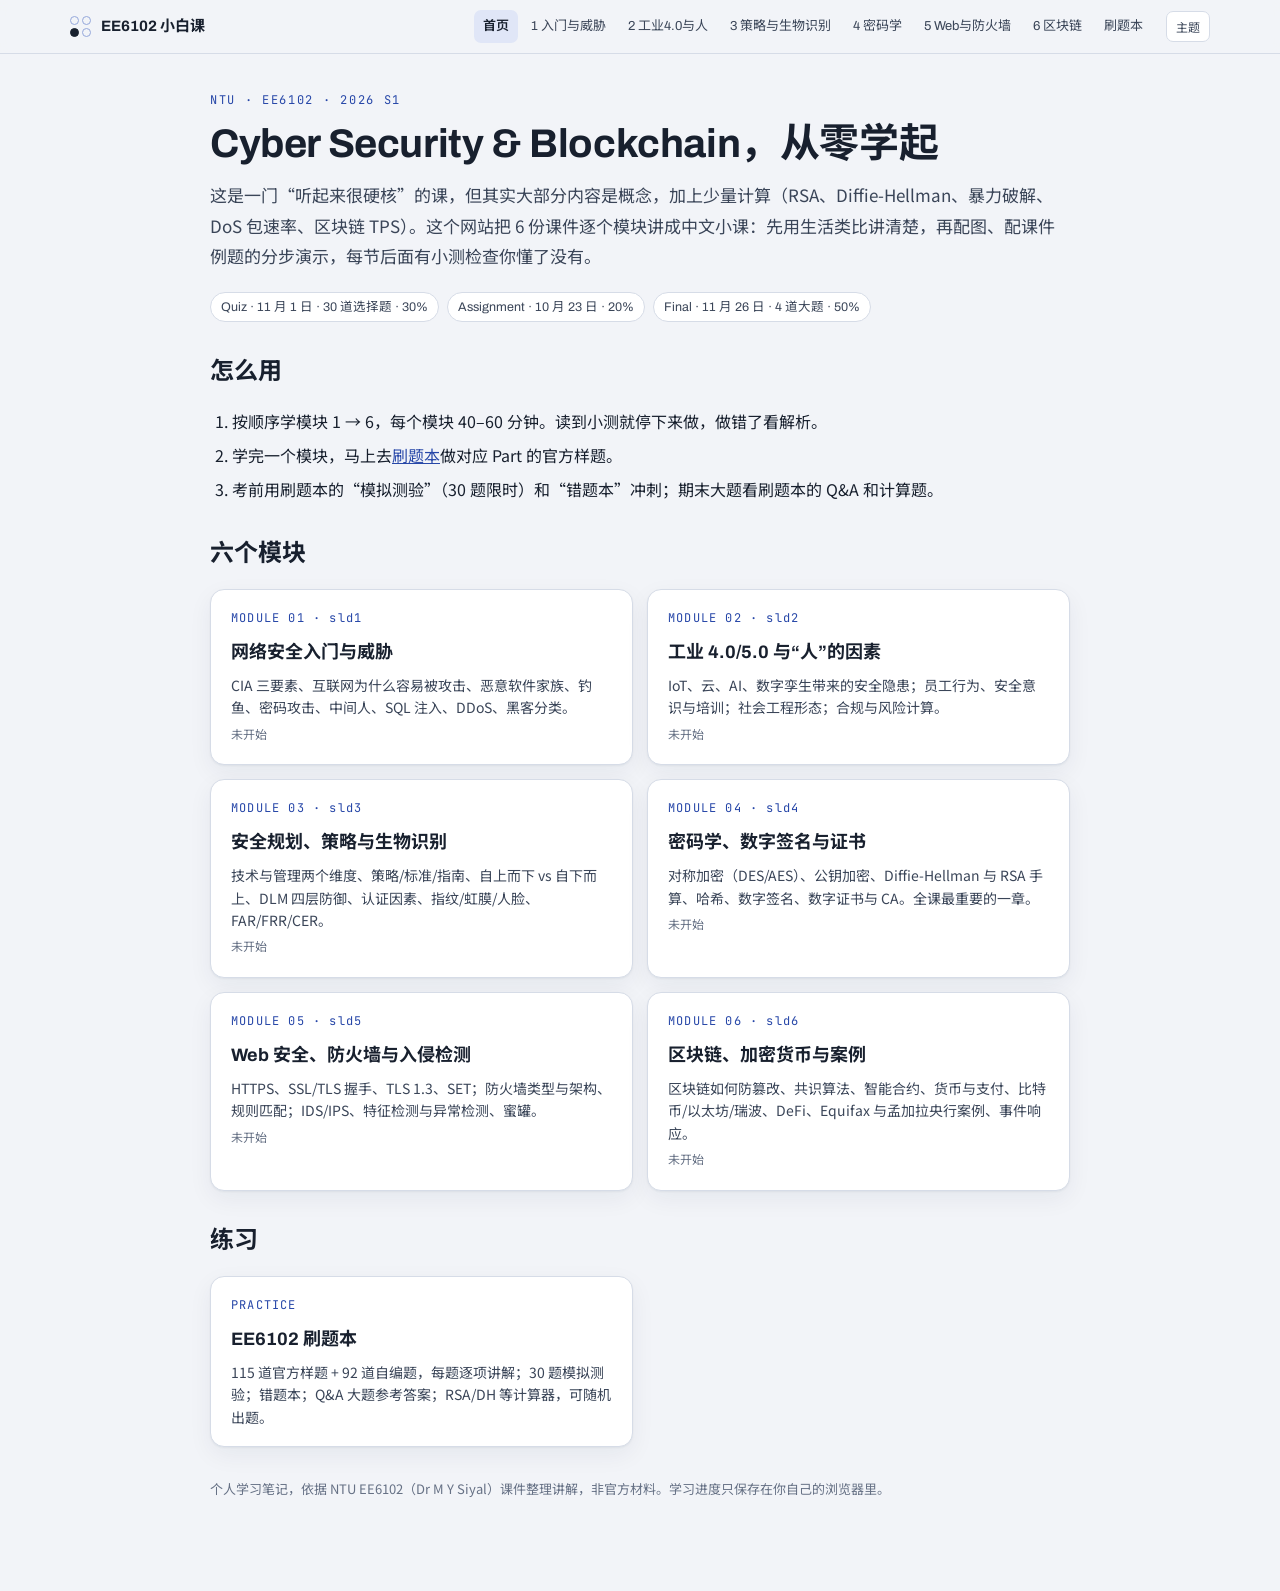
==== index.html @ 450b6aac "EE6102 小白课: site shell, module 1, practice page Co-Authored-By: Claude Opus 5.5 <noreply@anthropic.c" ====
<!doctype html>
<html lang="zh-CN">
<head>
<meta charset="utf-8">
<meta name="viewport" content="width=device-width, initial-scale=1, viewport-fit=cover">
<title>EE6102 小白课</title>
<meta name="description" content="NTU EE6102 Cyber Security and Blockchain Technology 中文零基础自学网站：6 个模块的讲解课 + 刷题本。">
<link rel="preconnect" href="https://fonts.googleapis.com"><link rel="preconnect" href="https://fonts.gstatic.com" crossorigin>
<link rel="stylesheet" href="https://fonts.googleapis.com/css2?family=Archivo:wdth,wght@62..125,400..700&family=JetBrains+Mono:wght@400;600&family=Noto+Sans+SC:wght@400;500;700&family=Source+Serif+4:ital,opsz,wght@0,8..60,400;0,8..60,600;1,8..60,400&display=swap">
<link rel="stylesheet" href="assets/style.css">
</head>
<body data-page="index">
<header class="top"><div class="top-in">
  <a class="logo" href="index.html"><span class="marks" aria-hidden="true"><i></i><i></i><i class="on"></i><i></i></span><b>EE6102 小白课</b></a>
  <span class="sp"></span>
  <nav aria-label="模块导航"><a class="on" href="index.html">首页</a><a href="m1.html">1 入门与威胁</a><a href="m2.html">2 工业4.0与人</a><a href="m3.html">3 策略与生物识别</a><a href="m4.html">4 密码学</a><a href="m5.html">5 Web与防火墙</a><a href="m6.html">6 区块链</a><a href="practice.html">刷题本</a></nav>
  <button class="themeb" type="button">主题</button>
</div></header>
<main class="lesson" style="max-width:900px;margin:0 auto;padding:36px 20px 80px">
<p class="eyebrow">NTU · EE6102 · 2026 S1</p>
<h1 class="title">Cyber Security &amp; Blockchain，从零学起</h1>
<p class="lede">这是一门“听起来很硬核”的课，但其实大部分内容是概念，加上少量计算（RSA、Diffie-Hellman、暴力破解、DoS 包速率、区块链 TPS）。这个网站把 6 份课件逐个模块讲成中文小课：先用生活类比讲清楚，再配图、配课件例题的分步演示，每节后面有小测检查你懂了没有。</p>
<div class="meta"><span>Quiz · 11 月 1 日 · 30 道选择题 · 30%</span><span>Assignment · 10 月 23 日 · 20%</span><span>Final · 11 月 26 日 · 4 道大题 · 50%</span></div>

<h2 style="margin-top:34px">怎么用</h2>
<ol>
<li>按顺序学模块 1 → 6，每个模块 40–60 分钟。读到小测就停下来做，做错了看解析。</li>
<li>学完一个模块，马上去<a href="practice.html">刷题本</a>做对应 Part 的官方样题。</li>
<li>考前用刷题本的“模拟测验”（30 题限时）和“错题本”冲刺；期末大题看刷题本的 Q&amp;A 和计算题。</li>
</ol>

<h2 style="margin-top:34px">六个模块</h2>
<div class="mods">
<a class="mod" href="m1.html" data-mod="m1"><span class="mn">MODULE 01 · sld1</span><b>网络安全入门与威胁</b><p>CIA 三要素、互联网为什么容易被攻击、恶意软件家族、钓鱼、密码攻击、中间人、SQL 注入、DDoS、黑客分类。</p><span class="st">未开始</span></a>
<a class="mod" href="m2.html" data-mod="m2"><span class="mn">MODULE 02 · sld2</span><b>工业 4.0/5.0 与“人”的因素</b><p>IoT、云、AI、数字孪生带来的安全隐患；员工行为、安全意识与培训；社会工程形态；合规与风险计算。</p><span class="st">未开始</span></a>
<a class="mod" href="m3.html" data-mod="m3"><span class="mn">MODULE 03 · sld3</span><b>安全规划、策略与生物识别</b><p>技术与管理两个维度、策略/标准/指南、自上而下 vs 自下而上、DLM 四层防御、认证因素、指纹/虹膜/人脸、FAR/FRR/CER。</p><span class="st">未开始</span></a>
<a class="mod" href="m4.html" data-mod="m4"><span class="mn">MODULE 04 · sld4</span><b>密码学、数字签名与证书</b><p>对称加密（DES/AES）、公钥加密、Diffie-Hellman 与 RSA 手算、哈希、数字签名、数字证书与 CA。全课最重要的一章。</p><span class="st">未开始</span></a>
<a class="mod" href="m5.html" data-mod="m5"><span class="mn">MODULE 05 · sld5</span><b>Web 安全、防火墙与入侵检测</b><p>HTTPS、SSL/TLS 握手、TLS 1.3、SET；防火墙类型与架构、规则匹配；IDS/IPS、特征检测与异常检测、蜜罐。</p><span class="st">未开始</span></a>
<a class="mod" href="m6.html" data-mod="m6"><span class="mn">MODULE 06 · sld6</span><b>区块链、加密货币与案例</b><p>区块链如何防篡改、共识算法、智能合约、货币与支付、比特币/以太坊/瑞波、DeFi、Equifax 与孟加拉央行案例、事件响应。</p><span class="st">未开始</span></a>
</div>

<h2 style="margin-top:34px">练习</h2>
<div class="mods">
<a class="mod" href="practice.html"><span class="mn">PRACTICE</span><b>EE6102 刷题本</b><p>115 道官方样题 + 92 道自编题，每题逐项讲解；30 题模拟测验；错题本；Q&amp;A 大题参考答案；RSA/DH 等计算器，可随机出题。</p></a>
</div>
<p style="font-size:13px;color:var(--muted);margin-top:30px">个人学习笔记，依据 NTU EE6102（Dr M Y Siyal）课件整理讲解，非官方材料。学习进度只保存在你自己的浏览器里。</p>
</main>
<script src="assets/lesson.js"></script>
</body>
</html>
---- assets/style.css ----
/* EE6102 study site — shared lesson styles */
:root{
  --paper:#F2F4F8;--surface:#FFFFFF;--surface-2:#E9EDF4;--line:#D6DCE7;--line-strong:#B5BFD1;
  --ink:#18202E;--ink-soft:#3A4558;--muted:#667185;
  --accent:#2747A8;--accent-ink:#FFFFFF;--accent-soft:#E0E6F7;--bubble:#93A6DA;
  --mark:#D2342A;--good:#1C7A4E;--good-soft:#DCF0E4;--bad:#B4282E;--bad-soft:#F8E0DF;
  --warn:#8F5B00;--warn-soft:#F6EBCD;--teal:#0F7A78;--teal-soft:#D8F0EE;
  --shadow:0 1px 2px rgba(20,30,60,.05),0 8px 24px rgba(20,30,60,.06);
  --f-ui:"Archivo","Noto Sans SC",system-ui,-apple-system,"PingFang SC","Microsoft YaHei",sans-serif;
  --f-body:"Noto Sans SC","Archivo",system-ui,-apple-system,"PingFang SC","Microsoft YaHei",sans-serif;
  --f-en:"Source Serif 4","Noto Serif SC",Georgia,serif;
  --f-mono:"JetBrains Mono",ui-monospace,SFMono-Regular,Menlo,Consolas,monospace;
  color-scheme:light;
}
@media (prefers-color-scheme:dark){:root:not([data-theme="light"]){
  color-scheme:dark;--paper:#0E121A;--surface:#161C27;--surface-2:#1E2633;--line:#2A3445;--line-strong:#3B475B;
  --ink:#E6EAF2;--ink-soft:#C1C9D7;--muted:#8A95A9;--accent:#8FA7F2;--accent-ink:#0E1424;--accent-soft:#1E2B4F;--bubble:#4A5E9E;
  --mark:#FF6E61;--good:#5DCB95;--good-soft:#14322A;--bad:#F27F7A;--bad-soft:#3B1D20;--warn:#E5B451;--warn-soft:#3A2F15;--teal:#5FD0CC;--teal-soft:#123533;
  --shadow:0 1px 2px rgba(0,0,0,.35),0 8px 26px rgba(0,0,0,.35)}}
:root[data-theme="dark"]{
  color-scheme:dark;--paper:#0E121A;--surface:#161C27;--surface-2:#1E2633;--line:#2A3445;--line-strong:#3B475B;
  --ink:#E6EAF2;--ink-soft:#C1C9D7;--muted:#8A95A9;--accent:#8FA7F2;--accent-ink:#0E1424;--accent-soft:#1E2B4F;--bubble:#4A5E9E;
  --mark:#FF6E61;--good:#5DCB95;--good-soft:#14322A;--bad:#F27F7A;--bad-soft:#3B1D20;--warn:#E5B451;--warn-soft:#3A2F15;--teal:#5FD0CC;--teal-soft:#123533;
  --shadow:0 1px 2px rgba(0,0,0,.35),0 8px 26px rgba(0,0,0,.35)}
*{box-sizing:border-box}
html{-webkit-text-size-adjust:100%;scroll-padding-top:70px}
body{margin:0;background:var(--paper);color:var(--ink);font-family:var(--f-body);font-size:16px;line-height:1.8}
a{color:var(--accent)}
:focus-visible{outline:2px solid var(--accent);outline-offset:2px}
h1,h2,h3,h4{font-family:var(--f-ui);line-height:1.3;text-wrap:balance}
code,.mono{font-family:var(--f-mono);font-size:.9em}
code{background:var(--surface-2);padding:.08em .35em;border-radius:4px}
sup,sub{line-height:0}
button{font:inherit;color:inherit}

/* top bar */
.top{position:sticky;top:env(safe-area-inset-top,0px);z-index:20;background:color-mix(in srgb,var(--paper) 88%,transparent);backdrop-filter:blur(8px);border-bottom:1px solid var(--line)}
.top-in{max-width:1180px;margin:0 auto;padding:10px 20px;display:flex;align-items:center;gap:14px}
.logo{display:flex;align-items:center;gap:10px;text-decoration:none;color:var(--ink)}
.logo .marks{display:grid;grid-template-columns:repeat(2,9px);gap:3px}
.logo .marks i{width:9px;height:9px;border-radius:50%;border:1.3px solid var(--bubble);display:block}
.logo .marks i.on{background:var(--ink);border-color:var(--ink)}
.logo b{font-family:var(--f-ui);font-size:15px}
.logo span{font-family:var(--f-mono);font-size:11px;color:var(--accent);letter-spacing:.12em}
.top .sp{flex:1}
.top nav{display:flex;gap:4px;overflow-x:auto;scrollbar-width:none}
.top nav::-webkit-scrollbar{display:none}
.top nav a{font-family:var(--f-ui);font-size:13px;text-decoration:none;color:var(--ink-soft);padding:5px 9px;border-radius:7px;white-space:nowrap}
.top nav a:hover{background:var(--surface-2);color:var(--ink)}
.top nav a.on{background:var(--accent-soft);color:var(--ink);font-weight:600}
.themeb{border:1px solid var(--line);background:var(--surface);border-radius:7px;padding:4px 9px;font-size:12px;cursor:pointer;color:var(--ink-soft);flex:none}
@media (max-width:760px){.top-in{flex-wrap:wrap;padding:8px 16px;gap:6px 10px}.top nav{order:3;width:100%}.top .sp{display:none}.themeb{margin-left:auto}}

/* layout */
.wrap{max-width:1180px;margin:0 auto;padding:0 20px;display:grid;grid-template-columns:230px minmax(0,1fr);gap:48px}
.toc{position:sticky;top:70px;align-self:start;max-height:calc(100vh - 90px);overflow-y:auto;padding:28px 0 40px;font-family:var(--f-ui);font-size:13px}
.toc .tt{font-size:11px;letter-spacing:.12em;text-transform:uppercase;color:var(--muted);margin:0 0 8px}
.toc ol{list-style:none;margin:0;padding:0;display:flex;flex-direction:column;gap:2px}
.toc a{display:flex;gap:8px;padding:5px 8px;border-radius:7px;color:var(--ink-soft);text-decoration:none;line-height:1.4}
.toc a:hover{background:var(--surface-2)}
.toc a.on{background:var(--accent-soft);color:var(--ink);font-weight:600}
.toc a .n{font-family:var(--f-mono);font-size:11px;color:var(--muted);min-width:18px;padding-top:1px}
.toc a.done .n{color:var(--good)}
.toc .prog{margin-top:14px;font-size:12px;color:var(--muted)}
.toc .bar{height:6px;background:var(--surface-2);border-radius:99px;overflow:hidden;margin-top:5px}
.toc .bar i{display:block;height:100%;background:var(--good);width:0}
main.lesson{padding:30px 0 100px;min-width:0;max-width:760px}
@media (max-width:980px){.wrap{grid-template-columns:1fr;gap:0}.toc{display:none}main.lesson{padding:22px 0 80px;margin:0 auto}}
@media (max-width:600px){.wrap{padding:0 16px}body{font-size:15.5px}}

/* hero */
.eyebrow{font-family:var(--f-mono);font-size:12px;letter-spacing:.14em;text-transform:uppercase;color:var(--accent);margin:0 0 6px}
h1.title{font-size:clamp(28px,4.4vw,40px);margin:0 0 10px;letter-spacing:-.01em}
.sub-en{font-family:var(--f-en);font-style:italic;color:var(--muted);margin:0 0 16px;font-size:17px}
.lede{font-size:17px;color:var(--ink-soft);margin:0 0 20px}
.goals{background:var(--surface);border:1px solid var(--line);border-radius:12px;padding:14px 20px;margin:0 0 30px}
.goals h3{font-size:14px;margin:0 0 6px;color:var(--accent)}
.goals ul{margin:0;padding-left:20px}
.goals li{margin:3px 0}
.meta{display:flex;flex-wrap:wrap;gap:8px;margin:0 0 24px}
.meta span{font-family:var(--f-ui);font-size:12.5px;padding:3px 10px;border-radius:99px;background:var(--surface);border:1px solid var(--line);color:var(--ink-soft)}

/* sections */
section.sec{padding-top:18px;margin-top:30px;border-top:1px solid var(--line)}
section.sec>h2{font-size:clamp(21px,3vw,26px);margin:0 0 14px;display:flex;gap:12px;align-items:baseline}
section.sec>h2 .n{font-family:var(--f-mono);font-size:14px;color:var(--accent);font-weight:600;flex:none}
h3{font-size:18.5px;margin:28px 0 8px}
h4{font-size:16px;margin:20px 0 6px;color:var(--ink-soft)}
p{margin:10px 0}
ul,ol{padding-left:22px}
li{margin:5px 0}
.t{font-weight:700;font-family:var(--f-ui)}
.en{font-family:var(--f-en);font-style:italic;color:var(--muted);font-size:.95em}
.k{font-weight:700;color:var(--accent)}
.ref{font-family:var(--f-mono);font-size:11.5px;color:var(--muted);white-space:nowrap}

/* boxes */
.box{border-radius:12px;padding:12px 16px;margin:16px 0;border:1px solid}
.box>.bt{display:block;font-family:var(--f-ui);font-weight:700;font-size:12.5px;letter-spacing:.06em;margin:0 0 4px}
.box p:first-of-type{margin-top:0}.box p:last-child{margin-bottom:0}
.box ul{margin:4px 0}
.analogy{background:var(--teal-soft);border-color:color-mix(in srgb,var(--teal) 30%,transparent)}
.analogy>.bt{color:var(--teal)}
.exam{background:var(--accent-soft);border-color:color-mix(in srgb,var(--accent) 30%,transparent)}
.exam>.bt{color:var(--accent)}
.pitfall{background:var(--warn-soft);border-color:color-mix(in srgb,var(--warn) 30%,transparent)}
.pitfall>.bt{color:var(--warn)}
.key{background:var(--surface);border-color:var(--line);box-shadow:var(--shadow)}
.key>.bt{color:var(--ink)}
.story{background:var(--surface);border-color:var(--line);border-style:dashed}
.story>.bt{color:var(--bad)}

/* tables */
.tbl{overflow-x:auto;max-width:100%;margin:14px 0}
table{border-collapse:collapse;width:100%;font-size:14.5px;line-height:1.6;background:var(--surface)}
th,td{border:1px solid var(--line);padding:7px 10px;text-align:left;vertical-align:top}
th{background:var(--surface-2);font-family:var(--f-ui);font-weight:600}

/* figures */
figure{margin:20px 0;background:var(--surface);border:1px solid var(--line);border-radius:12px;padding:14px}
figure svg{display:block;width:100%;height:auto;max-width:100%}
figcaption{font-size:13px;color:var(--muted);margin-top:8px;text-align:center}
svg text{font-family:var(--f-ui);fill:var(--ink)}
svg .tm{fill:var(--muted)}
svg .ta{fill:var(--accent)}
svg .tb{fill:var(--bad)}
svg .tg{fill:var(--good)}
svg .box-s{fill:var(--surface);stroke:var(--line-strong);stroke-width:1.5}
svg .box-a{fill:var(--accent-soft);stroke:var(--accent);stroke-width:1.5}
svg .box-g{fill:var(--good-soft);stroke:var(--good);stroke-width:1.5}
svg .box-b{fill:var(--bad-soft);stroke:var(--bad);stroke-width:1.5}
svg .box-w{fill:var(--warn-soft);stroke:var(--warn);stroke-width:1.5}
svg .box-t{fill:var(--teal-soft);stroke:var(--teal);stroke-width:1.5}
svg .ln{stroke:var(--line-strong);stroke-width:1.6;fill:none}
svg .la{stroke:var(--accent);stroke-width:1.8;fill:none}
svg .lb{stroke:var(--bad);stroke-width:1.8;fill:none}
svg .lg{stroke:var(--good);stroke-width:1.8;fill:none}
svg .dash{stroke-dasharray:5 4}
svg .ah-a{fill:var(--accent)}svg .ah-b{fill:var(--bad)}svg .ah-g{fill:var(--good)}svg .ah-n{fill:var(--line-strong)}

/* check (mini quiz) */
.check{background:var(--surface);border:1px solid var(--line);border-radius:12px;padding:14px 16px;margin:20px 0;box-shadow:var(--shadow)}
.check .cl{font-family:var(--f-ui);font-size:12px;font-weight:700;letter-spacing:.08em;color:var(--accent);margin:0 0 4px}
.check .cq{margin:0 0 10px;font-weight:600}
.check .opts{display:flex;flex-direction:column;gap:6px}
.check .opt{display:grid;grid-template-columns:26px minmax(0,1fr);gap:10px;align-items:start;text-align:left;width:100%;padding:8px 10px;border:1px solid var(--line);border-radius:9px;background:var(--surface);cursor:pointer;line-height:1.55}
.check .opt:hover:not(:disabled){border-color:var(--bubble);background:var(--accent-soft)}
.check .opt .b{width:24px;height:24px;border-radius:50%;border:1.5px solid var(--bubble);display:grid;place-items:center;font-family:var(--f-mono);font-size:12px;font-weight:600;color:var(--accent)}
.check .opt.right{border-color:var(--good);background:var(--good-soft)}
.check .opt.right .b{background:var(--good);border-color:var(--good);color:#fff}
.check .opt.wrong{border-color:var(--bad);background:var(--bad-soft)}
.check .opt.wrong .b{background:var(--bad);border-color:var(--bad);color:#fff}
.check .opt:disabled{cursor:default}
.check .cx{display:none;margin-top:10px;padding-top:10px;border-top:1.5px dashed var(--line-strong);font-size:15px}
.check.done .cx{display:block}
.check .cx .v{font-family:var(--f-ui);font-weight:700}
.check .cx .v.ok{color:var(--good)}.check .cx .v.no{color:var(--bad)}

/* stepper */
.stepper{background:var(--surface);border:1px solid var(--line);border-radius:12px;margin:20px 0;overflow:hidden}
.stepper .sh{display:flex;justify-content:space-between;align-items:center;gap:10px;padding:10px 14px;border-bottom:1px solid var(--line);font-family:var(--f-ui);font-size:13.5px;font-weight:600;flex-wrap:wrap}
.stepper .sh .ctr{font-family:var(--f-mono);font-weight:400;color:var(--muted);font-size:12.5px}
.stepper .st{display:none;padding:14px 16px}
.stepper .st.on{display:block}
.stepper .st>:first-child{margin-top:0}
.stepper .sf{display:flex;justify-content:space-between;gap:8px;padding:10px 14px;border-top:1px solid var(--line);background:var(--surface-2)}
.btn{display:inline-flex;align-items:center;gap:6px;padding:7px 14px;border-radius:8px;border:1px solid var(--line-strong);background:var(--surface);color:var(--ink);font-family:var(--f-ui);font-size:14px;cursor:pointer;line-height:1.2;text-decoration:none}
.btn:hover{border-color:var(--accent);color:var(--accent)}
.btn.pri{background:var(--accent);border-color:var(--accent);color:var(--accent-ink);font-weight:600}
.btn.pri:hover{color:var(--accent-ink);filter:brightness(1.08)}
.btn:disabled{opacity:.4;cursor:not-allowed}

/* lab (interactive) */
.lab{background:var(--surface);border:1.5px solid var(--accent);border-radius:14px;padding:16px 18px;margin:22px 0}
.lab .lt{font-family:var(--f-ui);font-weight:700;font-size:15px;margin:0 0 4px}
.lab .ld{font-size:14px;color:var(--ink-soft);margin:0 0 12px}
.fields{display:grid;grid-template-columns:repeat(auto-fill,minmax(150px,1fr));gap:10px 14px;margin:0 0 12px}
.fld{display:flex;flex-direction:column;gap:4px}
.fld label{font-family:var(--f-ui);font-size:12.5px;color:var(--muted)}
.fld input,.fld select{border:1px solid var(--line-strong);border-radius:8px;padding:7px 10px;background:var(--paper);font-family:var(--f-mono);font-size:14px;min-width:0;width:100%}
.out{background:var(--paper);border:1px solid var(--line);border-radius:10px;padding:10px 14px;font-size:14.5px}
.out .eq{font-family:var(--f-mono);font-size:13.5px;display:block;overflow-x:auto;white-space:nowrap;padding:3px 0}
.out b.r{color:var(--good);font-family:var(--f-mono)}

/* glossary & summary */
.gloss{display:grid;grid-template-columns:minmax(150px,auto) minmax(0,1fr);border:1px solid var(--line);border-radius:12px;overflow:hidden;background:var(--surface);font-size:14.5px}
.gloss dt,.gloss dd{margin:0;padding:8px 12px;border-top:1px solid var(--line)}
.gloss dt{font-family:var(--f-en);font-weight:600;background:var(--surface-2)}
.gloss dt:first-of-type,.gloss dt:first-of-type+dd{border-top:0}
@media (max-width:560px){.gloss{grid-template-columns:1fr}.gloss dd{border-top:0;padding-top:0}}
.pager{display:grid;grid-template-columns:1fr 1fr;gap:12px;margin-top:40px}
.pager a{display:flex;flex-direction:column;gap:2px;padding:14px 16px;border:1px solid var(--line);border-radius:12px;background:var(--surface);text-decoration:none;color:var(--ink)}
.pager a:hover{border-color:var(--accent)}
.pager a span{font-size:12px;color:var(--muted);font-family:var(--f-ui)}
.pager a b{font-family:var(--f-ui)}
.pager a.next{text-align:right}
.done-btn{margin:18px 0 0}
footer.foot{max-width:1180px;margin:0 auto;padding:24px 20px 40px;font-size:12.5px;color:var(--muted);border-top:1px solid var(--line)}

/* index */
.mods{display:grid;grid-template-columns:repeat(2,minmax(0,1fr));gap:14px;margin:20px 0}
@media (max-width:700px){.mods{grid-template-columns:1fr}}
.mod{display:flex;flex-direction:column;gap:6px;padding:18px 20px;border:1px solid var(--line);border-radius:14px;background:var(--surface);text-decoration:none;color:var(--ink);box-shadow:var(--shadow)}
.mod:hover{border-color:var(--accent)}
.mod .mn{font-family:var(--f-mono);font-size:12px;color:var(--accent);letter-spacing:.1em}
.mod b{font-family:var(--f-ui);font-size:18px}
.mod p{margin:0;font-size:14px;color:var(--ink-soft);line-height:1.6}
.mod .st{font-family:var(--f-ui);font-size:12px;color:var(--muted)}
.mod.soon{opacity:.55;pointer-events:none;box-shadow:none}
@media (prefers-reduced-motion:no-preference){html{scroll-behavior:smooth}}
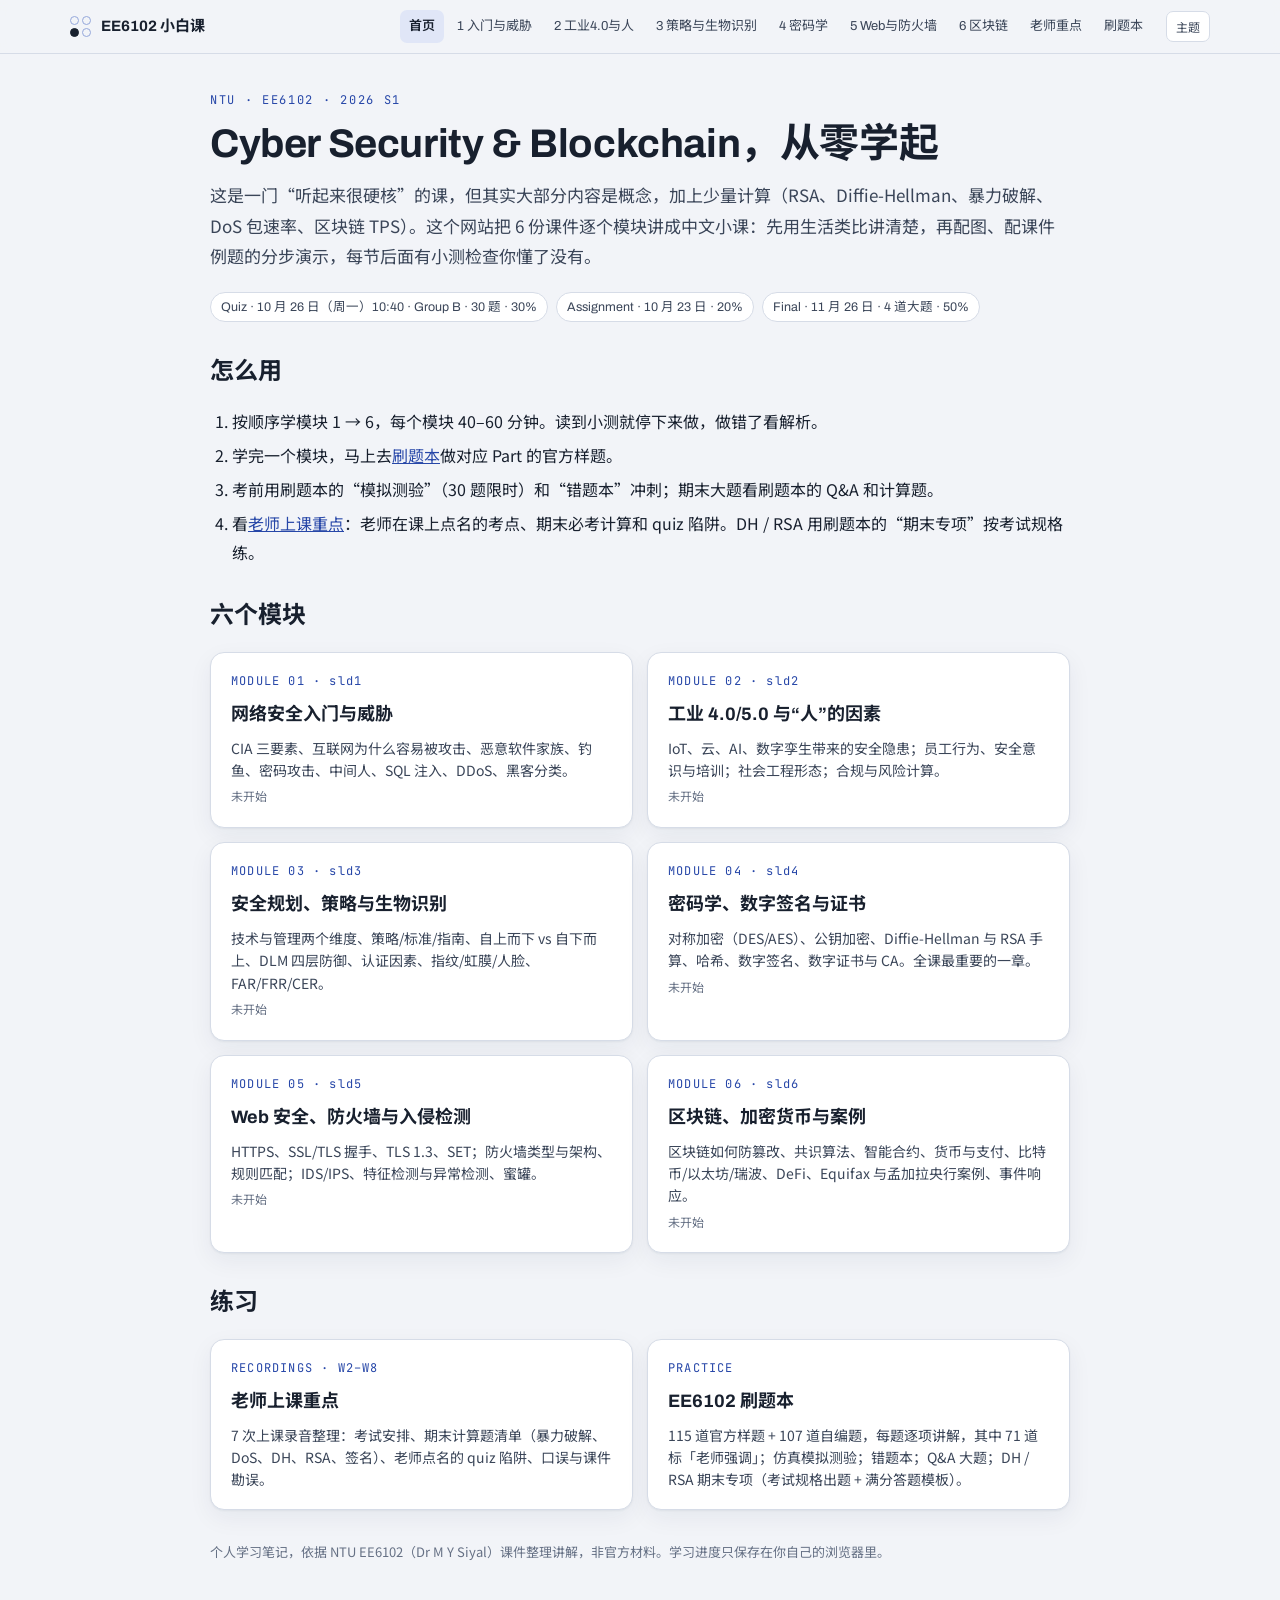
==== commit ab040913: "Add lecture-recording highlights: teacher.html, 老师课上强调 boxes in m1–m5, exam-drill practice build - t" ====
--- a/index.html
+++ b/index.html
@@ -13,20 +13,21 @@
 <header class="top"><div class="top-in">
   <a class="logo" href="index.html"><span class="marks" aria-hidden="true"><i></i><i></i><i class="on"></i><i></i></span><b>EE6102 小白课</b></a>
   <span class="sp"></span>
-  <nav aria-label="模块导航"><a class="on" href="index.html">首页</a><a href="m1.html">1 入门与威胁</a><a href="m2.html">2 工业4.0与人</a><a href="m3.html">3 策略与生物识别</a><a href="m4.html">4 密码学</a><a href="m5.html">5 Web与防火墙</a><a href="m6.html">6 区块链</a><a href="practice.html">刷题本</a></nav>
+  <nav aria-label="模块导航"><a class="on" href="index.html">首页</a><a href="m1.html">1 入门与威胁</a><a href="m2.html">2 工业4.0与人</a><a href="m3.html">3 策略与生物识别</a><a href="m4.html">4 密码学</a><a href="m5.html">5 Web与防火墙</a><a href="m6.html">6 区块链</a><a href="teacher.html">老师重点</a><a href="practice.html">刷题本</a></nav>
   <button class="themeb" type="button">主题</button>
 </div></header>
 <main class="lesson" style="max-width:900px;margin:0 auto;padding:36px 20px 80px">
 <p class="eyebrow">NTU · EE6102 · 2026 S1</p>
 <h1 class="title">Cyber Security &amp; Blockchain，从零学起</h1>
 <p class="lede">这是一门“听起来很硬核”的课，但其实大部分内容是概念，加上少量计算（RSA、Diffie-Hellman、暴力破解、DoS 包速率、区块链 TPS）。这个网站把 6 份课件逐个模块讲成中文小课：先用生活类比讲清楚，再配图、配课件例题的分步演示，每节后面有小测检查你懂了没有。</p>
-<div class="meta"><span>Quiz · 11 月 1 日 · 30 道选择题 · 30%</span><span>Assignment · 10 月 23 日 · 20%</span><span>Final · 11 月 26 日 · 4 道大题 · 50%</span></div>
+<div class="meta"><span>Quiz · 10 月 26 日（周一）10:40 · Group B · 30 题 · 30%</span><span>Assignment · 10 月 23 日 · 20%</span><span>Final · 11 月 26 日 · 4 道大题 · 50%</span></div>
 
 <h2 style="margin-top:34px">怎么用</h2>
 <ol>
 <li>按顺序学模块 1 → 6，每个模块 40–60 分钟。读到小测就停下来做，做错了看解析。</li>
 <li>学完一个模块，马上去<a href="practice.html">刷题本</a>做对应 Part 的官方样题。</li>
 <li>考前用刷题本的“模拟测验”（30 题限时）和“错题本”冲刺；期末大题看刷题本的 Q&amp;A 和计算题。</li>
+<li>看<a href="teacher.html">老师上课重点</a>：老师在课上点名的考点、期末必考计算和 quiz 陷阱。DH / RSA 用刷题本的“期末专项”按考试规格练。</li>
 </ol>
 
 <h2 style="margin-top:34px">六个模块</h2>
@@ -41,7 +42,8 @@
 
 <h2 style="margin-top:34px">练习</h2>
 <div class="mods">
-<a class="mod" href="practice.html"><span class="mn">PRACTICE</span><b>EE6102 刷题本</b><p>115 道官方样题 + 92 道自编题，每题逐项讲解；30 题模拟测验；错题本；Q&amp;A 大题参考答案；RSA/DH 等计算器，可随机出题。</p></a>
+<a class="mod" href="teacher.html"><span class="mn">RECORDINGS · W2–W8</span><b>老师上课重点</b><p>7 次上课录音整理：考试安排、期末计算题清单（暴力破解、DoS、DH、RSA、签名）、老师点名的 quiz 陷阱、口误与课件勘误。</p></a>
+<a class="mod" href="practice.html"><span class="mn">PRACTICE</span><b>EE6102 刷题本</b><p>115 道官方样题 + 107 道自编题，每题逐项讲解，其中 71 道标「老师强调」；仿真模拟测验；错题本；Q&amp;A 大题；DH / RSA 期末专项（考试规格出题 + 满分答题模板）。</p></a>
 </div>
 <p style="font-size:13px;color:var(--muted);margin-top:30px">个人学习笔记，依据 NTU EE6102（Dr M Y Siyal）课件整理讲解，非官方材料。学习进度只保存在你自己的浏览器里。</p>
 </main>
--- a/assets/style.css
+++ b/assets/style.css
@@ -65,7 +65,7 @@
 .toc .bar{height:6px;background:var(--surface-2);border-radius:99px;overflow:hidden;margin-top:5px}
 .toc .bar i{display:block;height:100%;background:var(--good);width:0}
 main.lesson{padding:30px 0 100px;min-width:0;max-width:760px}
-@media (max-width:980px){.wrap{grid-template-columns:1fr;gap:0}.toc{display:none}main.lesson{padding:22px 0 80px;margin:0 auto}}
+@media (max-width:980px){.wrap{grid-template-columns:minmax(0,1fr);gap:0}.toc{display:none}main.lesson{padding:22px 0 80px;margin:0 auto;width:100%}}
 @media (max-width:600px){.wrap{padding:0 16px}body{font-size:15.5px}}
 
 /* hero */
@@ -109,6 +109,8 @@
 .key>.bt{color:var(--ink)}
 .story{background:var(--surface);border-color:var(--line);border-style:dashed}
 .story>.bt{color:var(--bad)}
+.teacher{background:color-mix(in srgb,var(--mark) 7%,var(--surface));border-color:color-mix(in srgb,var(--mark) 35%,transparent);border-left:4px solid var(--mark)}
+.teacher>.bt{color:var(--mark)}
 
 /* tables */
 .tbl{overflow-x:auto;max-width:100%;margin:14px 0}
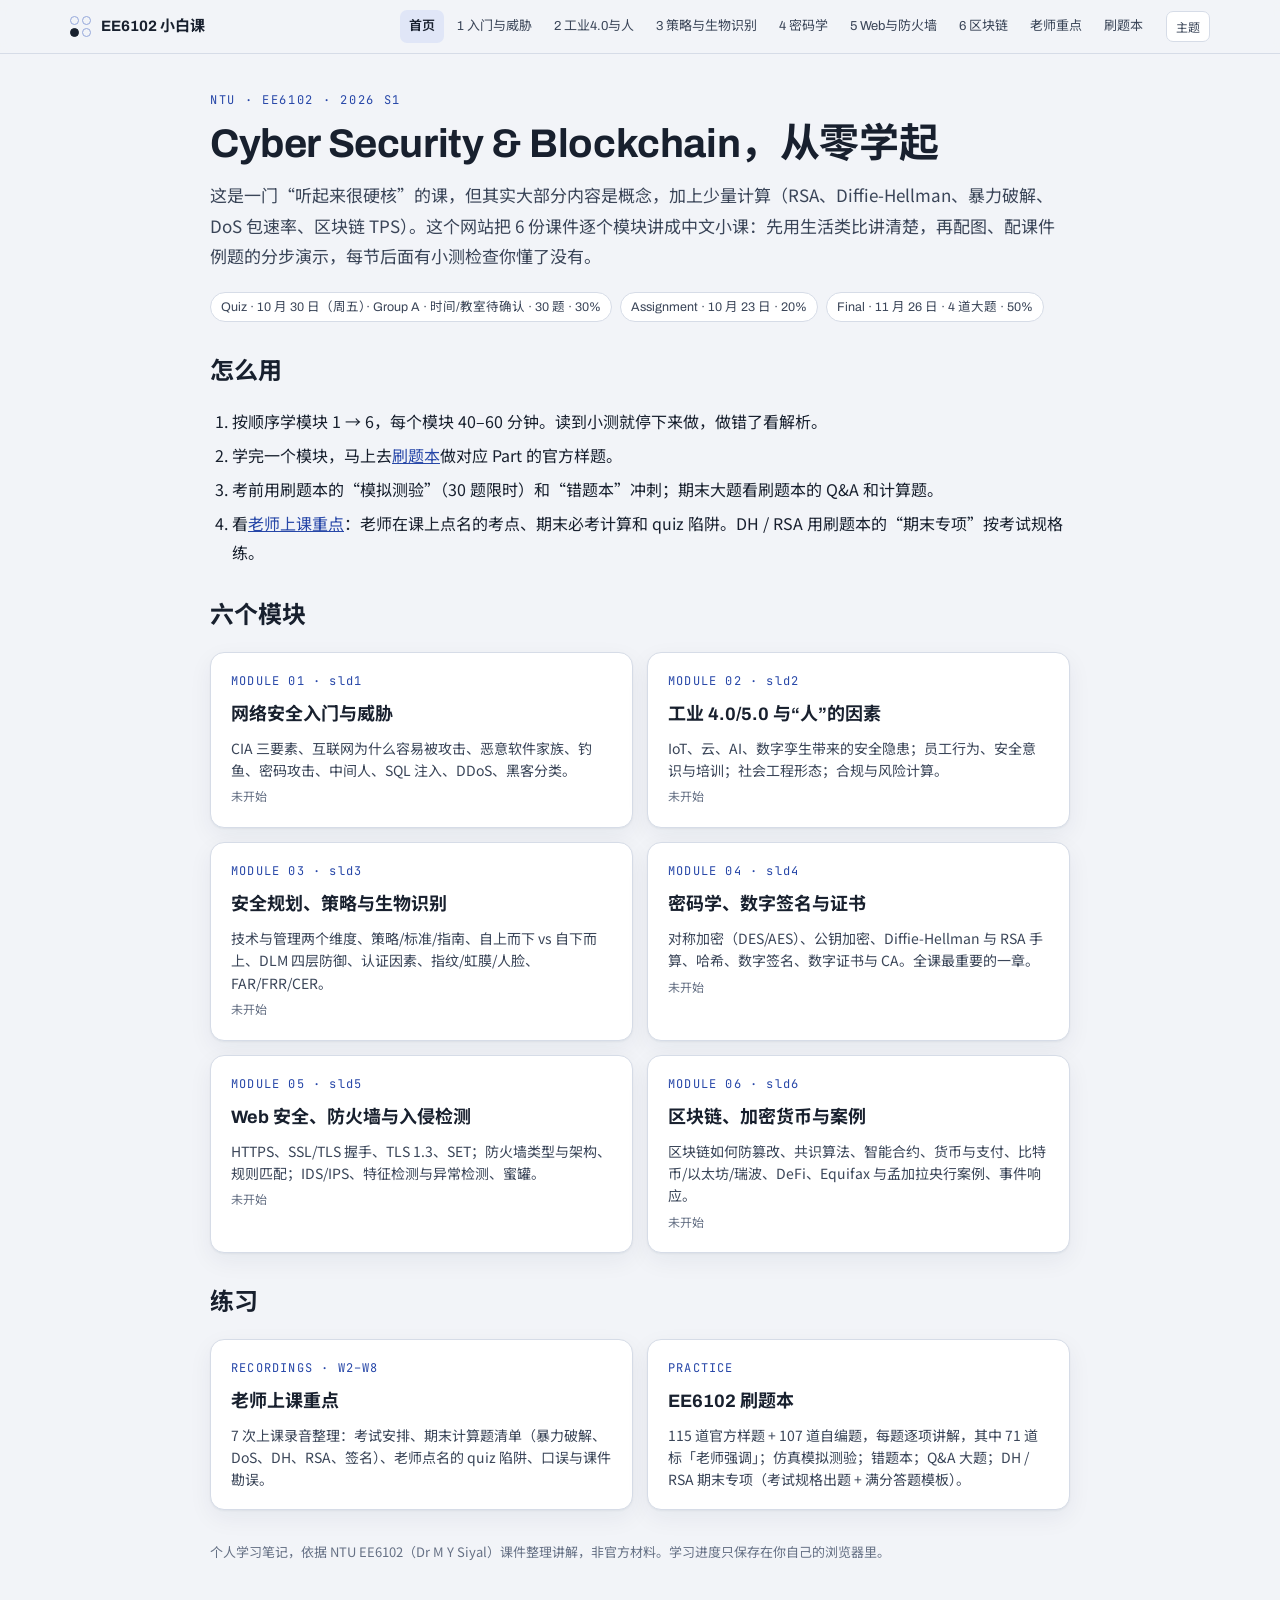
==== commit 4f4dd219: "Quiz date: Group A, Fri 30 Oct (time/room TBC)" ====
--- a/index.html
+++ b/index.html
@@ -20,7 +20,7 @@
 <p class="eyebrow">NTU · EE6102 · 2026 S1</p>
 <h1 class="title">Cyber Security &amp; Blockchain，从零学起</h1>
 <p class="lede">这是一门“听起来很硬核”的课，但其实大部分内容是概念，加上少量计算（RSA、Diffie-Hellman、暴力破解、DoS 包速率、区块链 TPS）。这个网站把 6 份课件逐个模块讲成中文小课：先用生活类比讲清楚，再配图、配课件例题的分步演示，每节后面有小测检查你懂了没有。</p>
-<div class="meta"><span>Quiz · 10 月 26 日（周一）10:40 · Group B · 30 题 · 30%</span><span>Assignment · 10 月 23 日 · 20%</span><span>Final · 11 月 26 日 · 4 道大题 · 50%</span></div>
+<div class="meta"><span>Quiz · 10 月 30 日（周五）· Group A · 时间/教室待确认 · 30 题 · 30%</span><span>Assignment · 10 月 23 日 · 20%</span><span>Final · 11 月 26 日 · 4 道大题 · 50%</span></div>
 
 <h2 style="margin-top:34px">怎么用</h2>
 <ol>
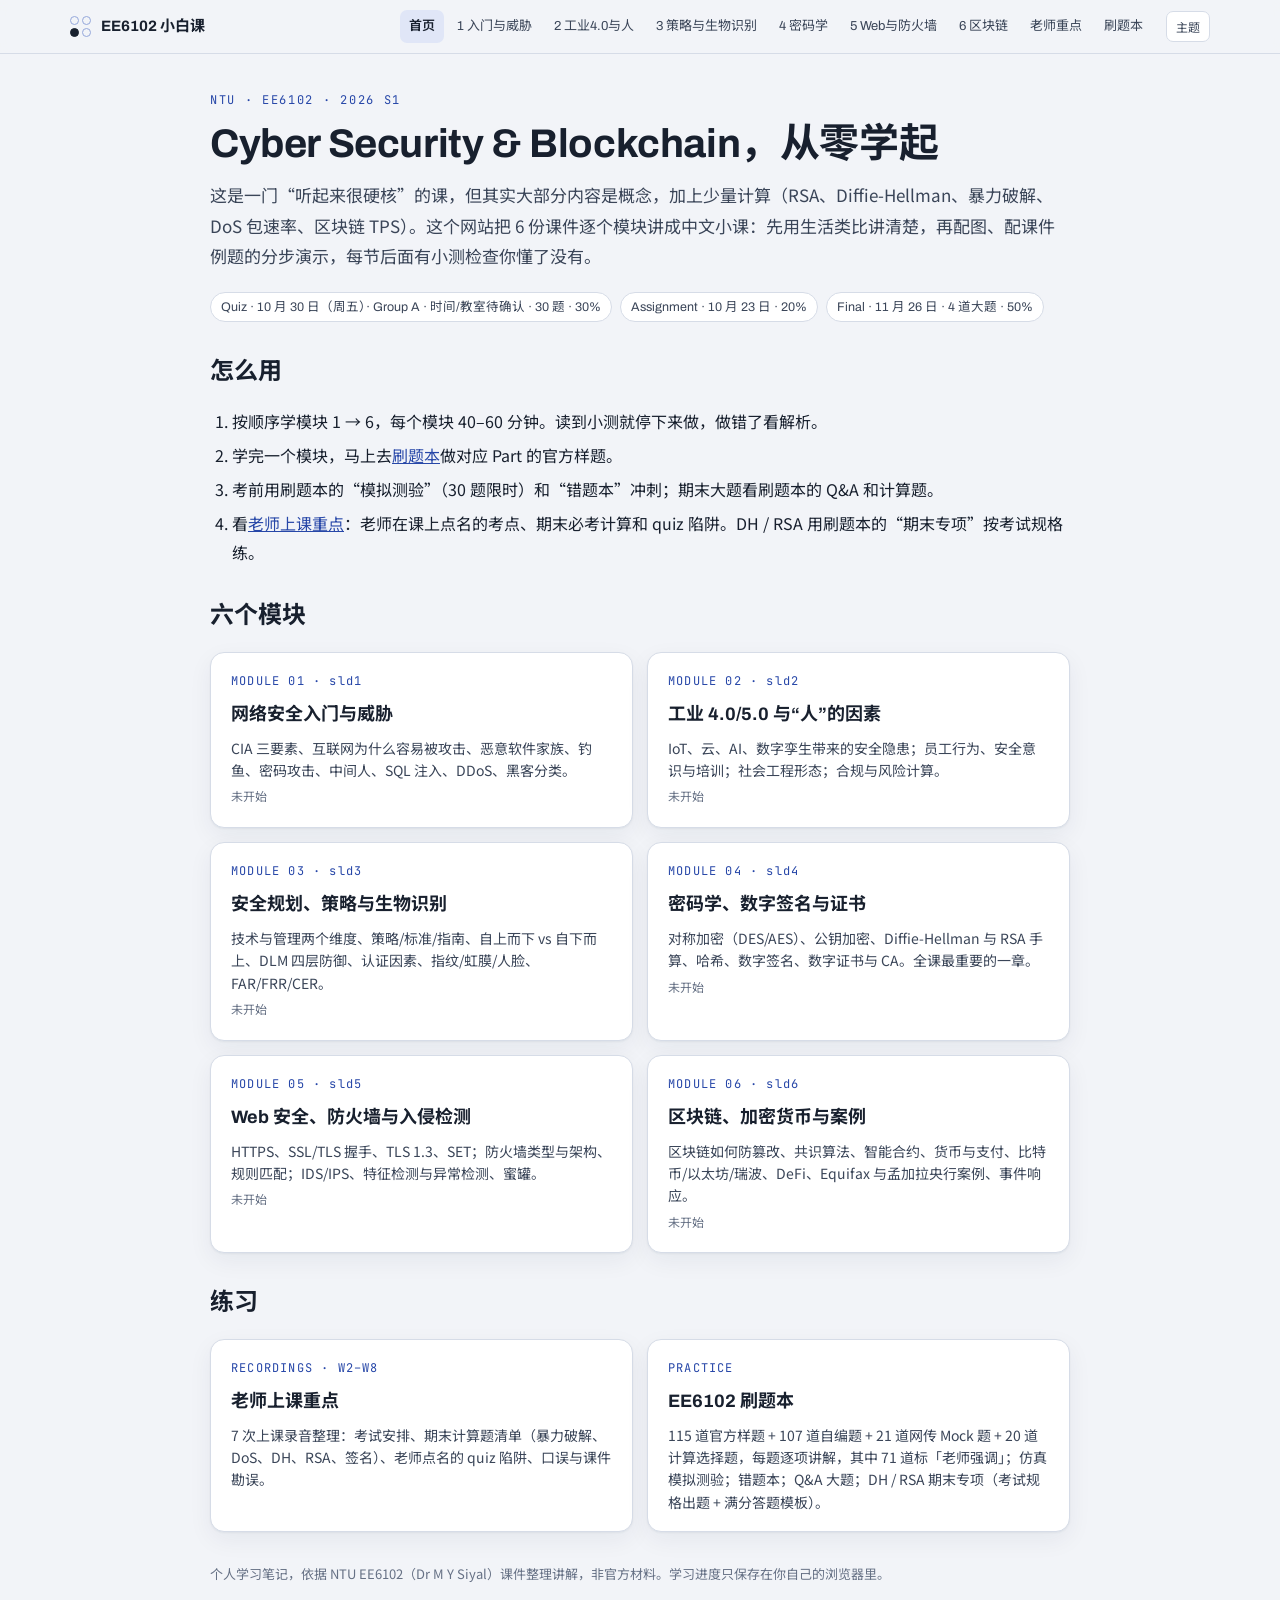
==== commit c1f82a58: "Expand module 4 sections 3–5; English for Chinese terms; more practice - Rewrite module 4 symmetric " ====
--- a/index.html
+++ b/index.html
@@ -43,7 +43,7 @@
 <h2 style="margin-top:34px">练习</h2>
 <div class="mods">
 <a class="mod" href="teacher.html"><span class="mn">RECORDINGS · W2–W8</span><b>老师上课重点</b><p>7 次上课录音整理：考试安排、期末计算题清单（暴力破解、DoS、DH、RSA、签名）、老师点名的 quiz 陷阱、口误与课件勘误。</p></a>
-<a class="mod" href="practice.html"><span class="mn">PRACTICE</span><b>EE6102 刷题本</b><p>115 道官方样题 + 107 道自编题，每题逐项讲解，其中 71 道标「老师强调」；仿真模拟测验；错题本；Q&amp;A 大题；DH / RSA 期末专项（考试规格出题 + 满分答题模板）。</p></a>
+<a class="mod" href="practice.html"><span class="mn">PRACTICE</span><b>EE6102 刷题本</b><p>115 道官方样题 + 107 道自编题 + 21 道网传 Mock 题 + 20 道计算选择题，每题逐项讲解，其中 71 道标「老师强调」；仿真模拟测验；错题本；Q&amp;A 大题；DH / RSA 期末专项（考试规格出题 + 满分答题模板）。</p></a>
 </div>
 <p style="font-size:13px;color:var(--muted);margin-top:30px">个人学习笔记，依据 NTU EE6102（Dr M Y Siyal）课件整理讲解，非官方材料。学习进度只保存在你自己的浏览器里。</p>
 </main>
--- a/assets/style.css
+++ b/assets/style.css
@@ -210,3 +210,6 @@
 .mod .st{font-family:var(--f-ui);font-size:12px;color:var(--muted)}
 .mod.soon{opacity:.55;pointer-events:none;box-shadow:none}
 @media (prefers-reduced-motion:no-preference){html{scroll-behavior:smooth}}
+
+/* English for Chinese technical terms */
+.zhen{color:var(--muted);font-size:.86em;font-weight:400;font-style:normal;letter-spacing:0;text-transform:none}
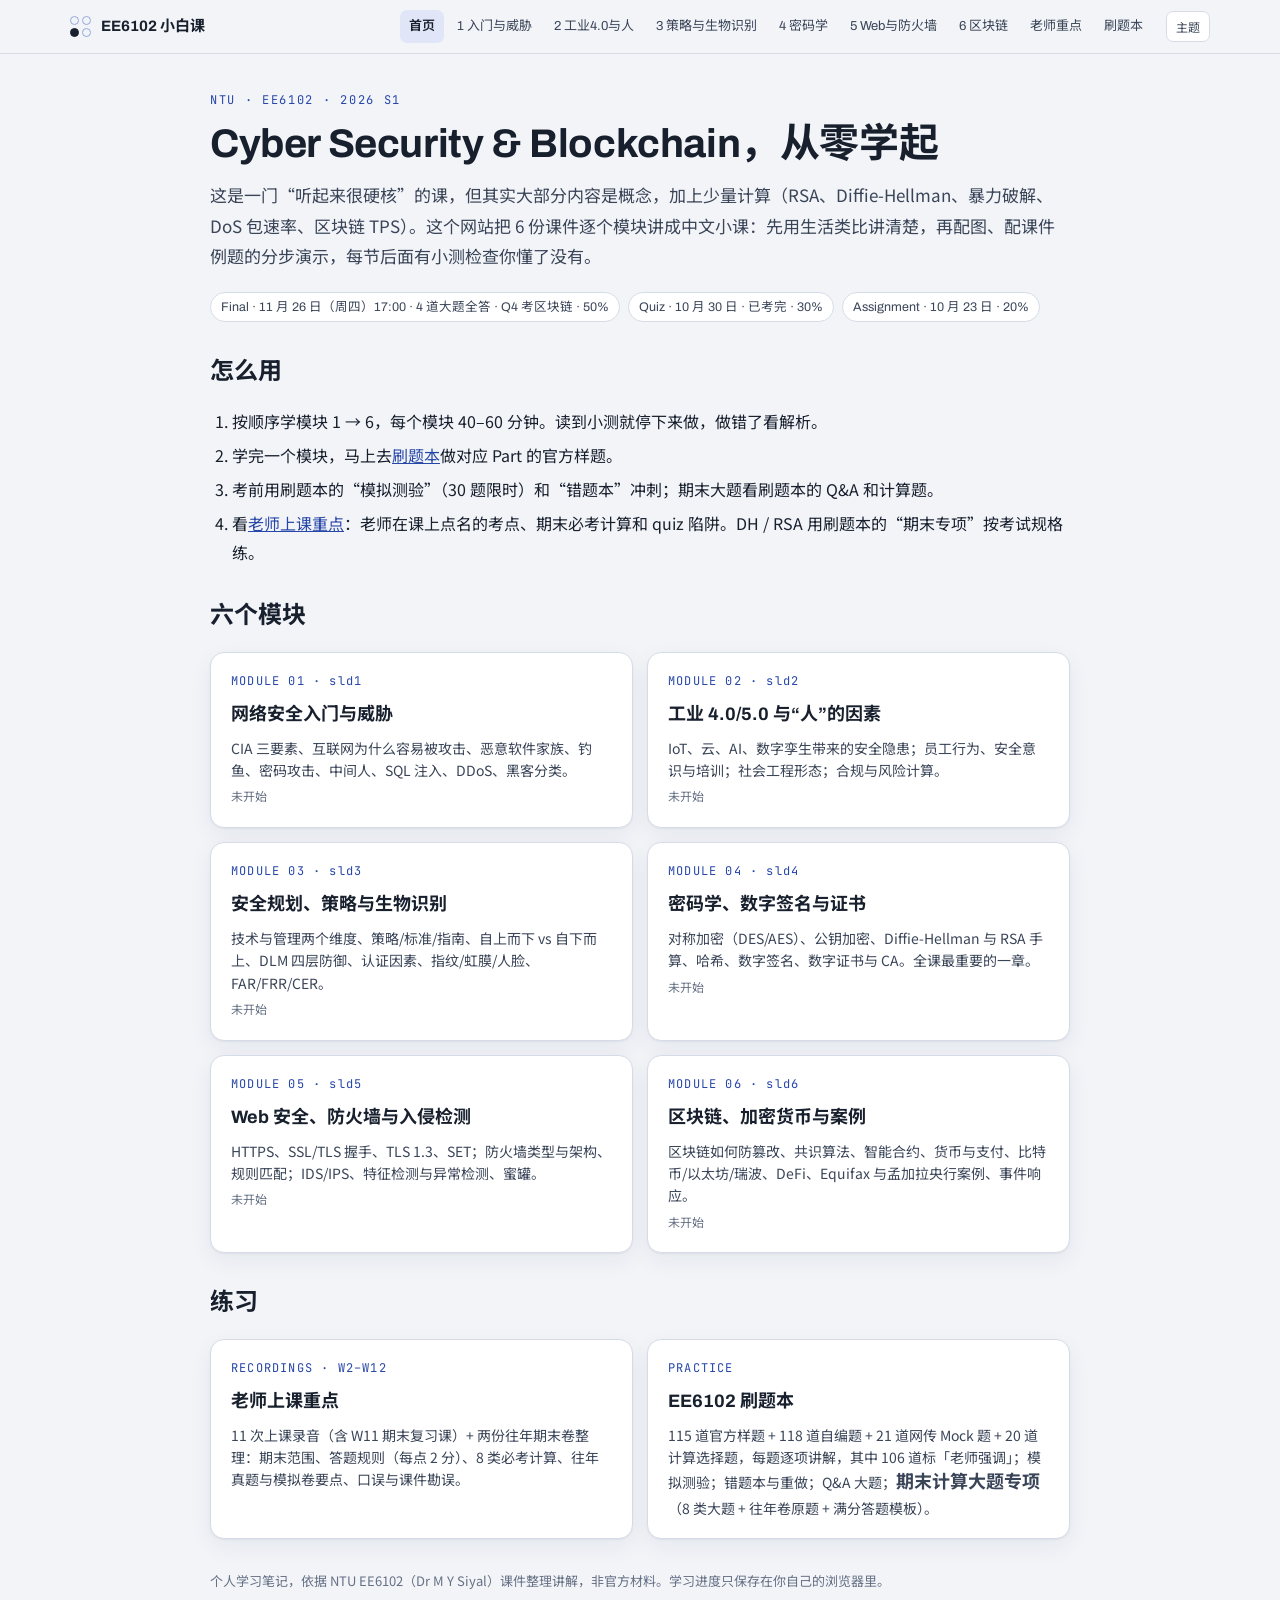
==== commit 73f49562: "Weeks 9-12 recordings and past finals: final-exam scope, marking rules, past papers, m5/m6 lecturer " ====
--- a/index.html
+++ b/index.html
@@ -20,7 +20,7 @@
 <p class="eyebrow">NTU · EE6102 · 2026 S1</p>
 <h1 class="title">Cyber Security &amp; Blockchain，从零学起</h1>
 <p class="lede">这是一门“听起来很硬核”的课，但其实大部分内容是概念，加上少量计算（RSA、Diffie-Hellman、暴力破解、DoS 包速率、区块链 TPS）。这个网站把 6 份课件逐个模块讲成中文小课：先用生活类比讲清楚，再配图、配课件例题的分步演示，每节后面有小测检查你懂了没有。</p>
-<div class="meta"><span>Quiz · 10 月 30 日（周五）· Group A · 时间/教室待确认 · 30 题 · 30%</span><span>Assignment · 10 月 23 日 · 20%</span><span>Final · 11 月 26 日 · 4 道大题 · 50%</span></div>
+<div class="meta"><span>Final · 11 月 26 日（周四）17:00 · 4 道大题全答 · Q4 考区块链 · 50%</span><span>Quiz · 10 月 30 日 · 已考完 · 30%</span><span>Assignment · 10 月 23 日 · 20%</span></div>
 
 <h2 style="margin-top:34px">怎么用</h2>
 <ol>
@@ -42,8 +42,8 @@
 
 <h2 style="margin-top:34px">练习</h2>
 <div class="mods">
-<a class="mod" href="teacher.html"><span class="mn">RECORDINGS · W2–W8</span><b>老师上课重点</b><p>7 次上课录音整理：考试安排、期末计算题清单（暴力破解、DoS、DH、RSA、签名）、老师点名的 quiz 陷阱、口误与课件勘误。</p></a>
-<a class="mod" href="practice.html"><span class="mn">PRACTICE</span><b>EE6102 刷题本</b><p>115 道官方样题 + 107 道自编题 + 21 道网传 Mock 题 + 20 道计算选择题，每题逐项讲解，其中 71 道标「老师强调」；仿真模拟测验；错题本；Q&amp;A 大题；DH / RSA 期末专项（考试规格出题 + 满分答题模板）。</p></a>
+<a class="mod" href="teacher.html"><span class="mn">RECORDINGS · W2–W12</span><b>老师上课重点</b><p>11 次上课录音（含 W11 期末复习课）+ 两份往年期末卷整理：期末范围、答题规则（每点 2 分）、8 类必考计算、往年真题与模拟卷要点、口误与课件勘误。</p></a>
+<a class="mod" href="practice.html"><span class="mn">PRACTICE</span><b>EE6102 刷题本</b><p>115 道官方样题 + 118 道自编题 + 21 道网传 Mock 题 + 20 道计算选择题，每题逐项讲解，其中 106 道标「老师强调」；模拟测验；错题本与重做；Q&amp;A 大题；<b>期末计算大题专项</b>（8 类大题 + 往年卷原题 + 满分答题模板）。</p></a>
 </div>
 <p style="font-size:13px;color:var(--muted);margin-top:30px">个人学习笔记，依据 NTU EE6102（Dr M Y Siyal）课件整理讲解，非官方材料。学习进度只保存在你自己的浏览器里。</p>
 </main>
--- a/assets/style.css
+++ b/assets/style.css
@@ -213,3 +213,8 @@
 
 /* English for Chinese technical terms */
 .zhen{color:var(--muted);font-size:.86em;font-weight:400;font-style:normal;letter-spacing:0;text-transform:none}
+
+/* exam key points circled in red */
+.kd{border:1.5px solid var(--mark);border-radius:999px;padding:0 .4em;-webkit-box-decoration-break:clone;box-decoration-break:clone}
+.kd::after{content:"考";font-family:var(--f-ui);font-size:.62em;font-weight:700;color:#fff;background:var(--mark);border-radius:4px;padding:0 3px;margin-left:4px;vertical-align:.4em}
+.kd-note{font-size:14px;color:var(--ink-soft)}
